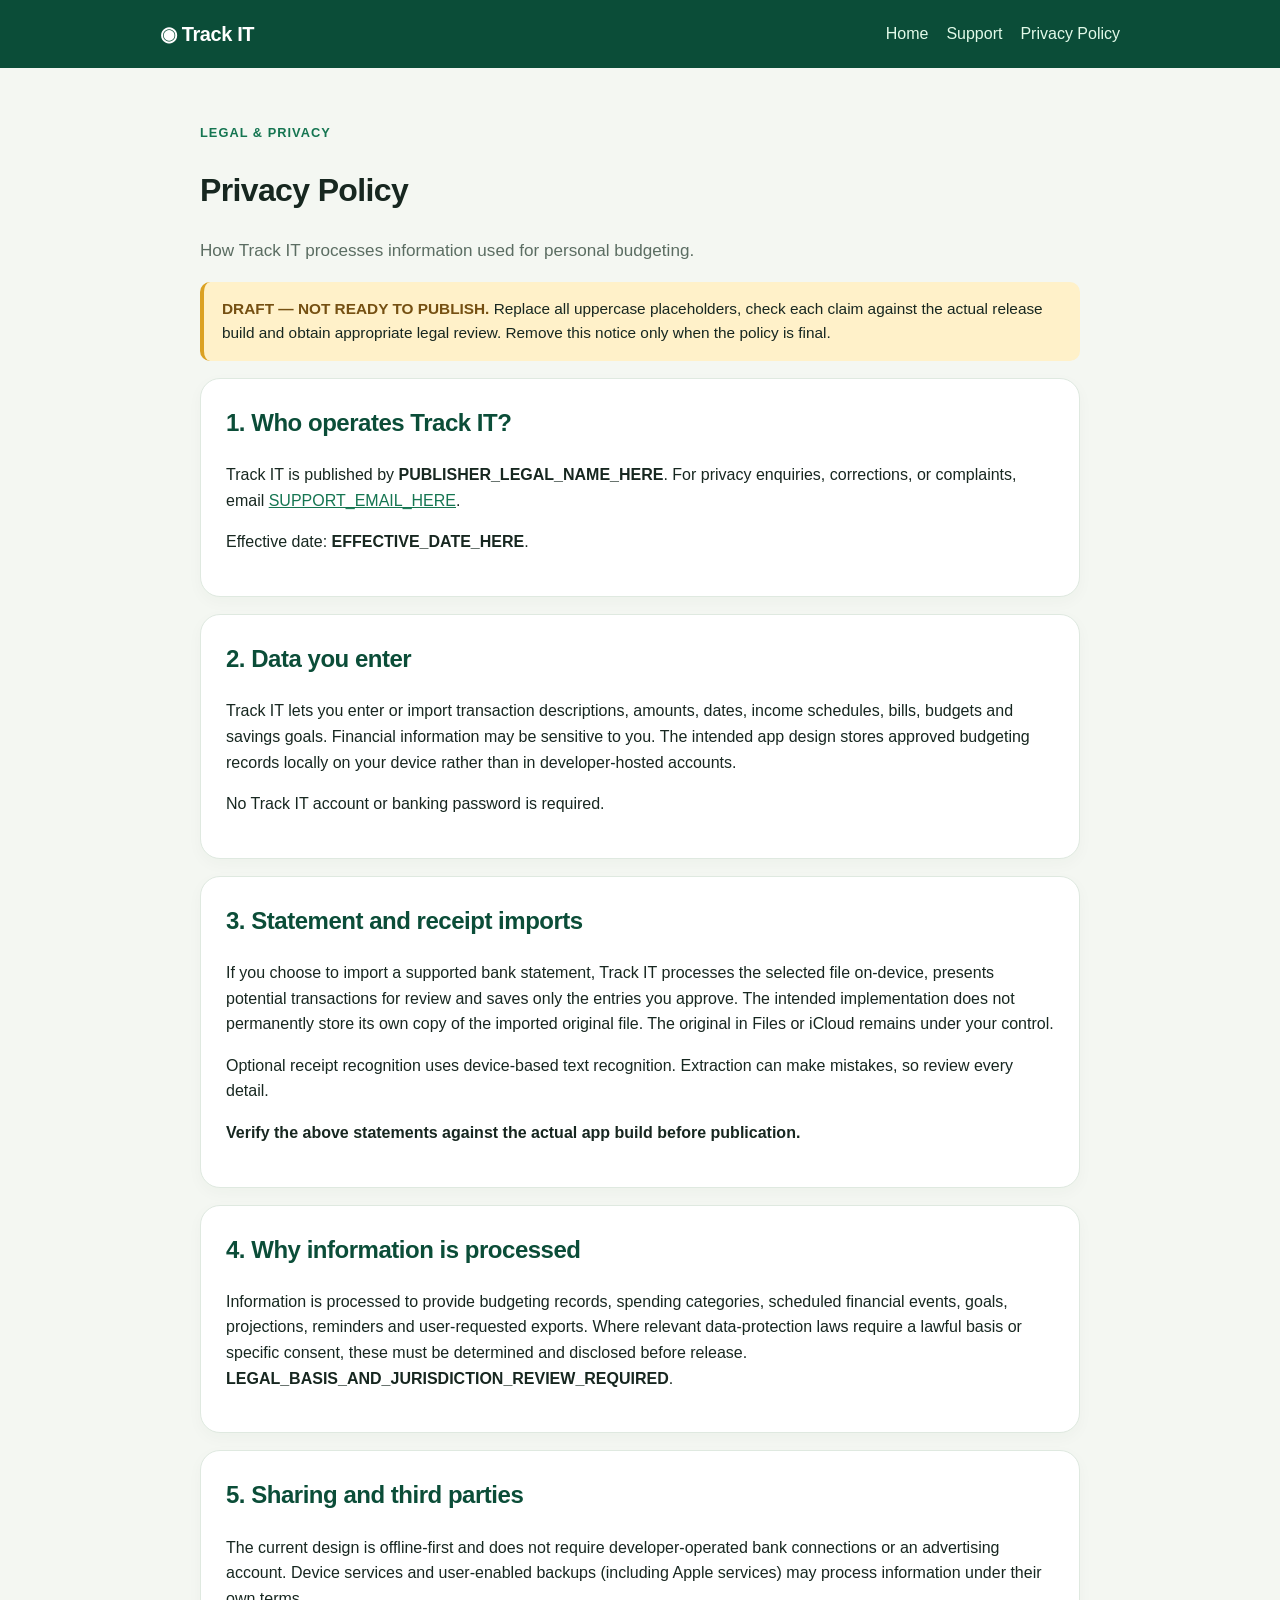
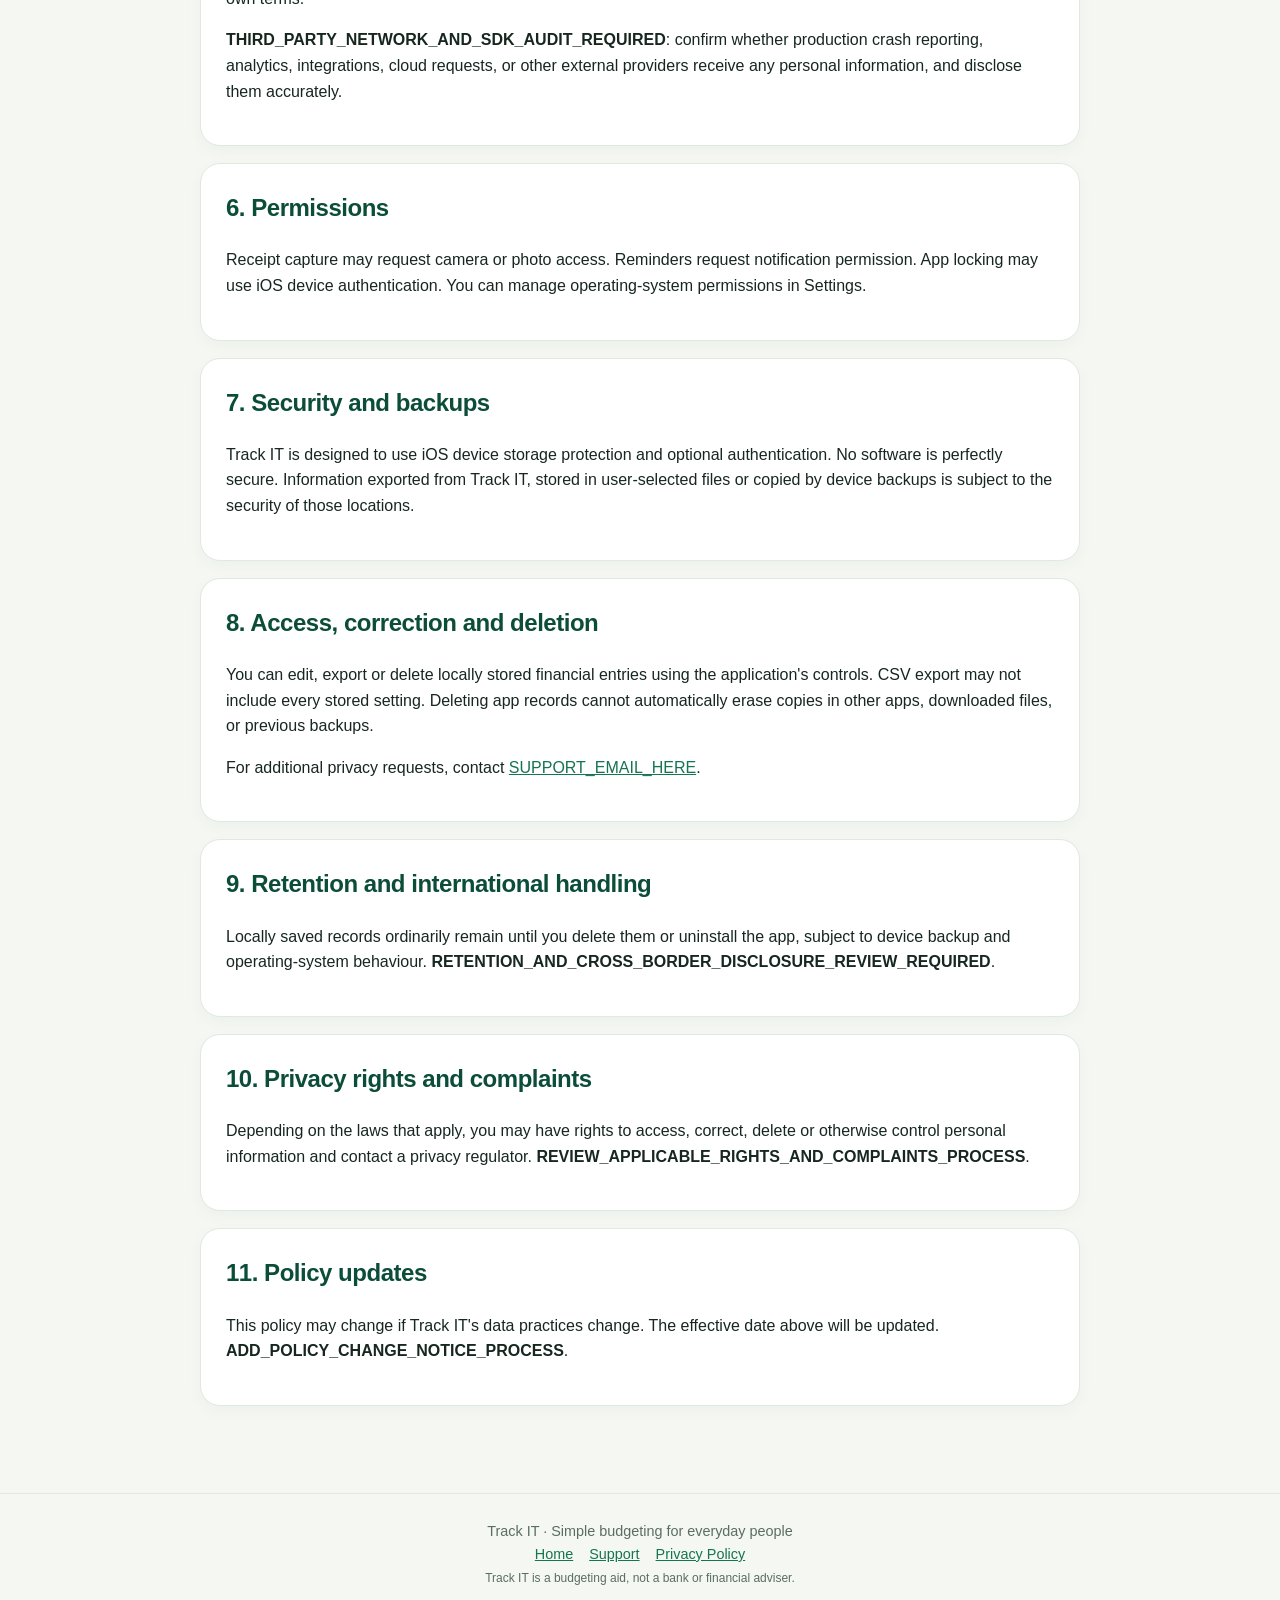
==== privacy.html @ 7ced01c6 "Add files via upload" ====
<!doctype html><html lang="en"><head><meta charset="utf-8"><meta name="viewport" content="width=device-width, initial-scale=1"><meta name="description" content="Track IT is a free iPhone budgeting app for everyday money management."><title>Privacy Policy — Track IT</title><link rel="stylesheet" href="site.css"></head><body><header class="top"><nav class="nav" aria-label="Main navigation"><a class="brand" href="index.html">◉ Track IT</a><div class="navlinks"><a href="index.html">Home</a><a href="support.html">Support</a><a href="privacy.html">Privacy Policy</a></div></nav></header><main><p class="eyebrow">Legal &amp; privacy</p><h1>Privacy Policy</h1><p class="lead">How Track IT processes information used for personal budgeting.</p><div class="note"><strong>DRAFT — NOT READY TO PUBLISH.</strong> Replace all uppercase placeholders, check each claim against the actual release build and obtain appropriate legal review. Remove this notice only when the policy is final.</div>
<section class="card"><h2>1. Who operates Track IT?</h2><p>Track IT is published by <strong>PUBLISHER_LEGAL_NAME_HERE</strong>. For privacy enquiries, corrections, or complaints, email <a href="mailto:SUPPORT_EMAIL_HERE">SUPPORT_EMAIL_HERE</a>.</p><p>Effective date: <strong>EFFECTIVE_DATE_HERE</strong>.</p></section>
<section class="card"><h2>2. Data you enter</h2><p>Track IT lets you enter or import transaction descriptions, amounts, dates, income schedules, bills, budgets and savings goals. Financial information may be sensitive to you. The intended app design stores approved budgeting records locally on your device rather than in developer-hosted accounts.</p><p>No Track IT account or banking password is required.</p></section>
<section class="card"><h2>3. Statement and receipt imports</h2><p>If you choose to import a supported bank statement, Track IT processes the selected file on-device, presents potential transactions for review and saves only the entries you approve. The intended implementation does not permanently store its own copy of the imported original file. The original in Files or iCloud remains under your control.</p><p>Optional receipt recognition uses device-based text recognition. Extraction can make mistakes, so review every detail.</p><p><strong>Verify the above statements against the actual app build before publication.</strong></p></section>
<section class="card"><h2>4. Why information is processed</h2><p>Information is processed to provide budgeting records, spending categories, scheduled financial events, goals, projections, reminders and user-requested exports. Where relevant data-protection laws require a lawful basis or specific consent, these must be determined and disclosed before release. <strong>LEGAL_BASIS_AND_JURISDICTION_REVIEW_REQUIRED</strong>.</p></section>
<section class="card"><h2>5. Sharing and third parties</h2><p>The current design is offline-first and does not require developer-operated bank connections or an advertising account. Device services and user-enabled backups (including Apple services) may process information under their own terms.</p><p><strong>THIRD_PARTY_NETWORK_AND_SDK_AUDIT_REQUIRED</strong>: confirm whether production crash reporting, analytics, integrations, cloud requests, or other external providers receive any personal information, and disclose them accurately.</p></section>
<section class="card"><h2>6. Permissions</h2><p>Receipt capture may request camera or photo access. Reminders request notification permission. App locking may use iOS device authentication. You can manage operating-system permissions in Settings.</p></section>
<section class="card"><h2>7. Security and backups</h2><p>Track IT is designed to use iOS device storage protection and optional authentication. No software is perfectly secure. Information exported from Track IT, stored in user-selected files or copied by device backups is subject to the security of those locations.</p></section>
<section class="card"><h2>8. Access, correction and deletion</h2><p>You can edit, export or delete locally stored financial entries using the application's controls. CSV export may not include every stored setting. Deleting app records cannot automatically erase copies in other apps, downloaded files, or previous backups.</p><p>For additional privacy requests, contact <a href="mailto:SUPPORT_EMAIL_HERE">SUPPORT_EMAIL_HERE</a>.</p></section>
<section class="card"><h2>9. Retention and international handling</h2><p>Locally saved records ordinarily remain until you delete them or uninstall the app, subject to device backup and operating-system behaviour. <strong>RETENTION_AND_CROSS_BORDER_DISCLOSURE_REVIEW_REQUIRED</strong>.</p></section>
<section class="card"><h2>10. Privacy rights and complaints</h2><p>Depending on the laws that apply, you may have rights to access, correct, delete or otherwise control personal information and contact a privacy regulator. <strong>REVIEW_APPLICABLE_RIGHTS_AND_COMPLAINTS_PROCESS</strong>.</p></section>
<section class="card"><h2>11. Policy updates</h2><p>This policy may change if Track IT's data practices change. The effective date above will be updated. <strong>ADD_POLICY_CHANGE_NOTICE_PROCESS</strong>.</p></section></main><footer>Track IT · Simple budgeting for everyday people<br><a href="index.html">Home</a><a href="support.html">Support</a><a href="privacy.html">Privacy Policy</a><br><small>Track IT is a budgeting aid, not a bank or financial adviser.</small></footer></body></html>
---- site.css ----
:root{color-scheme:light;--green:#0b4d38;--green2:#157551;--mint:#d7f7df;--bg:#f4f7f2;--ink:#172720;--muted:#5b6d62;--border:#dfe9e0}
*{box-sizing:border-box}body{margin:0;background:var(--bg);font-family:-apple-system,BlinkMacSystemFont,"Segoe UI",sans-serif;color:var(--ink);line-height:1.6}
a{color:var(--green2)}.top{background:var(--green);color:#fff;padding:18px 22px}.nav{display:flex;align-items:center;justify-content:space-between;flex-wrap:wrap;gap:14px;max-width:960px;margin:auto}.brand{font-weight:750;font-size:1.25rem;color:white;text-decoration:none;letter-spacing:-.02em}.navlinks{display:flex;gap:18px;flex-wrap:wrap}.navlinks a{color:#e2fae9;text-decoration:none}.navlinks a:hover{text-decoration:underline}
main{max-width:920px;margin:0 auto;padding:42px 20px 70px}.hero{background:linear-gradient(135deg,#124b39,#0b352a);color:white;padding:42px;border-radius:28px;box-shadow:0 12px 24px #0a392a1b}.hero h1{font-size:clamp(2rem,6vw,3.1rem);line-height:1.13;margin:9px 0 18px;letter-spacing:-.04em}.hero p{max-width:620px;color:#e4f7e9}.tag{font-weight:650;font-size:.82rem;background:#c8f5db;color:#064a31;padding:5px 12px;border-radius:999px;display:inline-block}.actions{display:flex;gap:12px;flex-wrap:wrap;margin-top:24px}.btn{display:inline-block;padding:11px 18px;border-radius:12px;background:#c8f5db;color:#064a31!important;text-decoration:none;font-weight:700}.btn.alt{background:transparent;color:white!important;border:1px solid #8dbbaa}
.grid{display:grid;grid-template-columns:repeat(auto-fit,minmax(240px,1fr));gap:16px}.card{background:#fff;border:1px solid var(--border);border-radius:20px;padding:25px;margin:17px 0;box-shadow:0 5px 16px #0a392a08}.card h2,.card h3{margin-top:0;color:var(--green)}h1,h2{letter-spacing:-.02em}.eyebrow{font-weight:750;text-transform:uppercase;letter-spacing:.08em;color:var(--green2);font-size:.8rem}.lead{font-size:1.07rem;color:var(--muted)}.note{background:#fff1c9;border-left:4px solid #dba122;border-radius:10px;padding:15px 18px;font-size:.96rem}.note strong{color:#755012}.item{padding:13px 0;border-bottom:1px solid var(--border)}.item:last-child{border:0}.item strong{display:block}footer{border-top:1px solid var(--border);color:var(--muted);text-align:center;padding:26px 16px;font-size:.9rem}footer a{margin:0 8px}ul{padding-left:24px}small{color:var(--muted)}@media(max-width:520px){.hero{padding:28px 24px}.navlinks{gap:11px}main{padding:28px 16px 54px}}
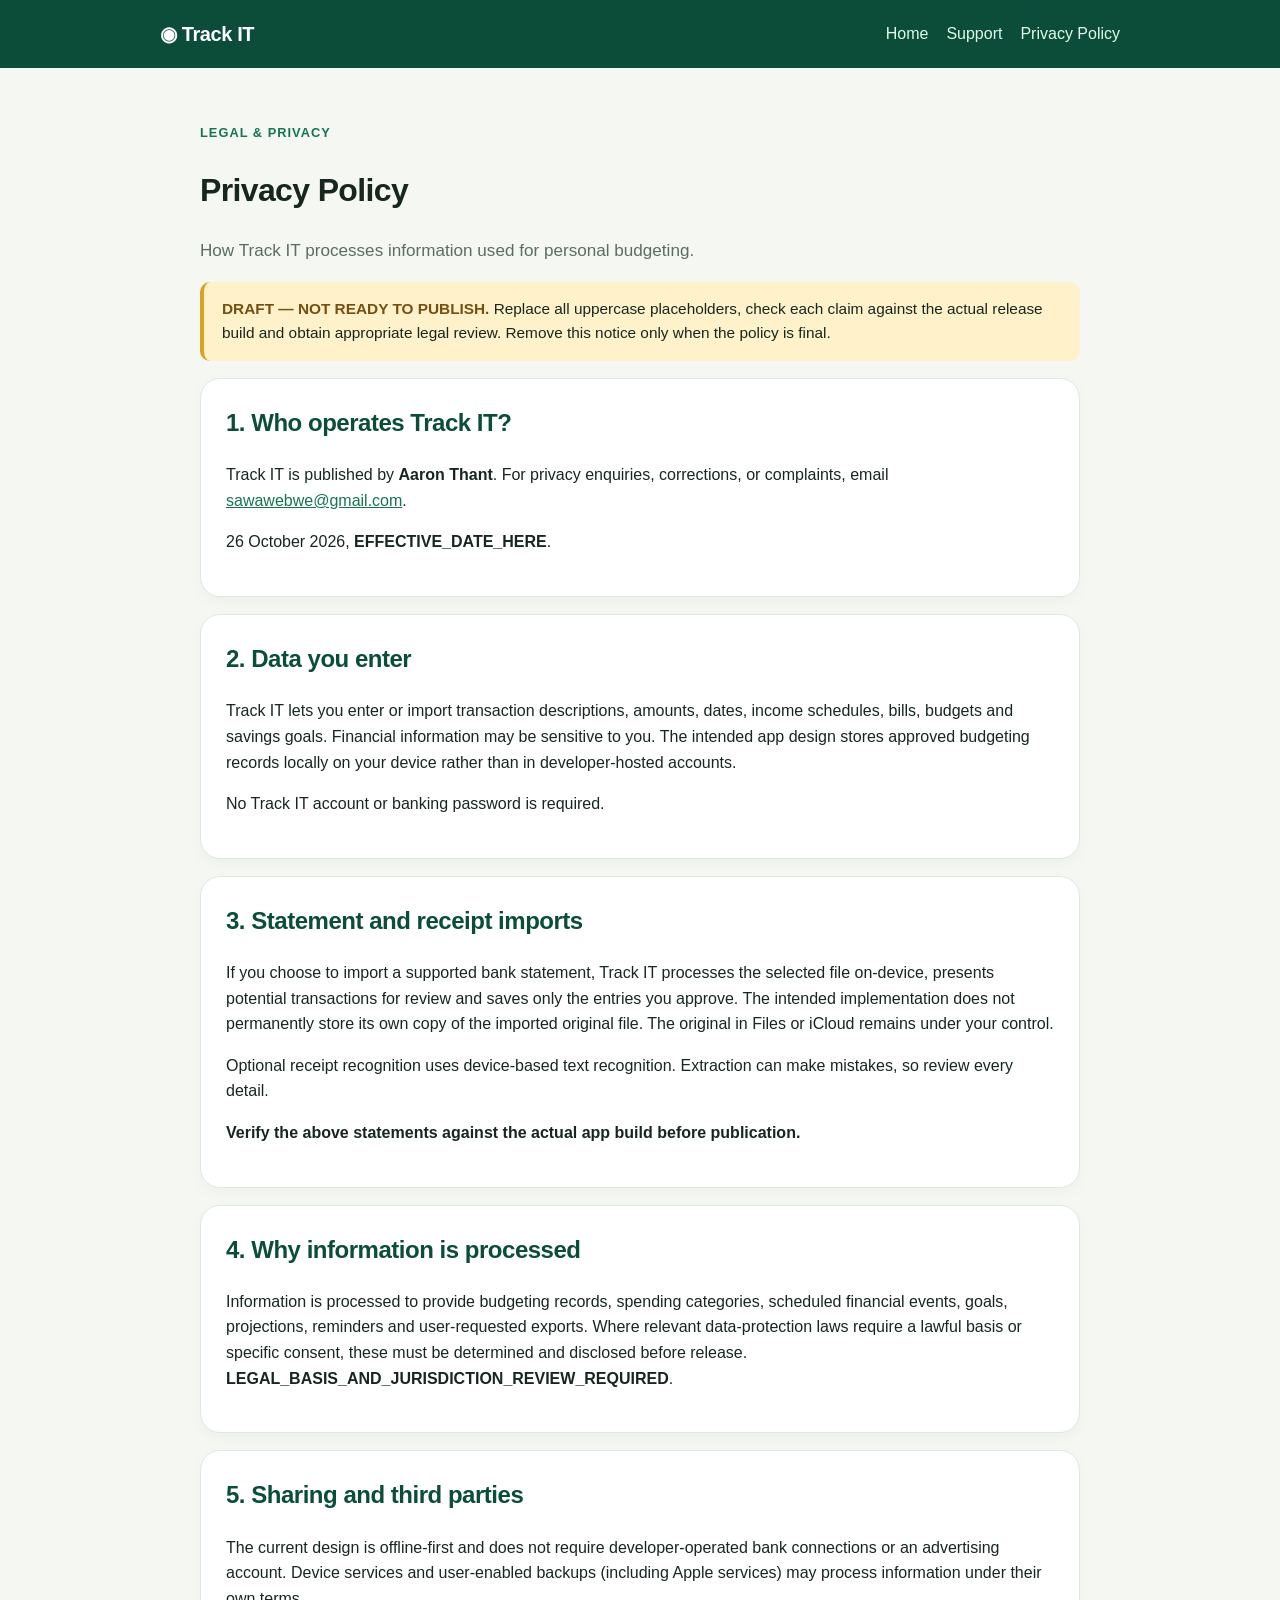
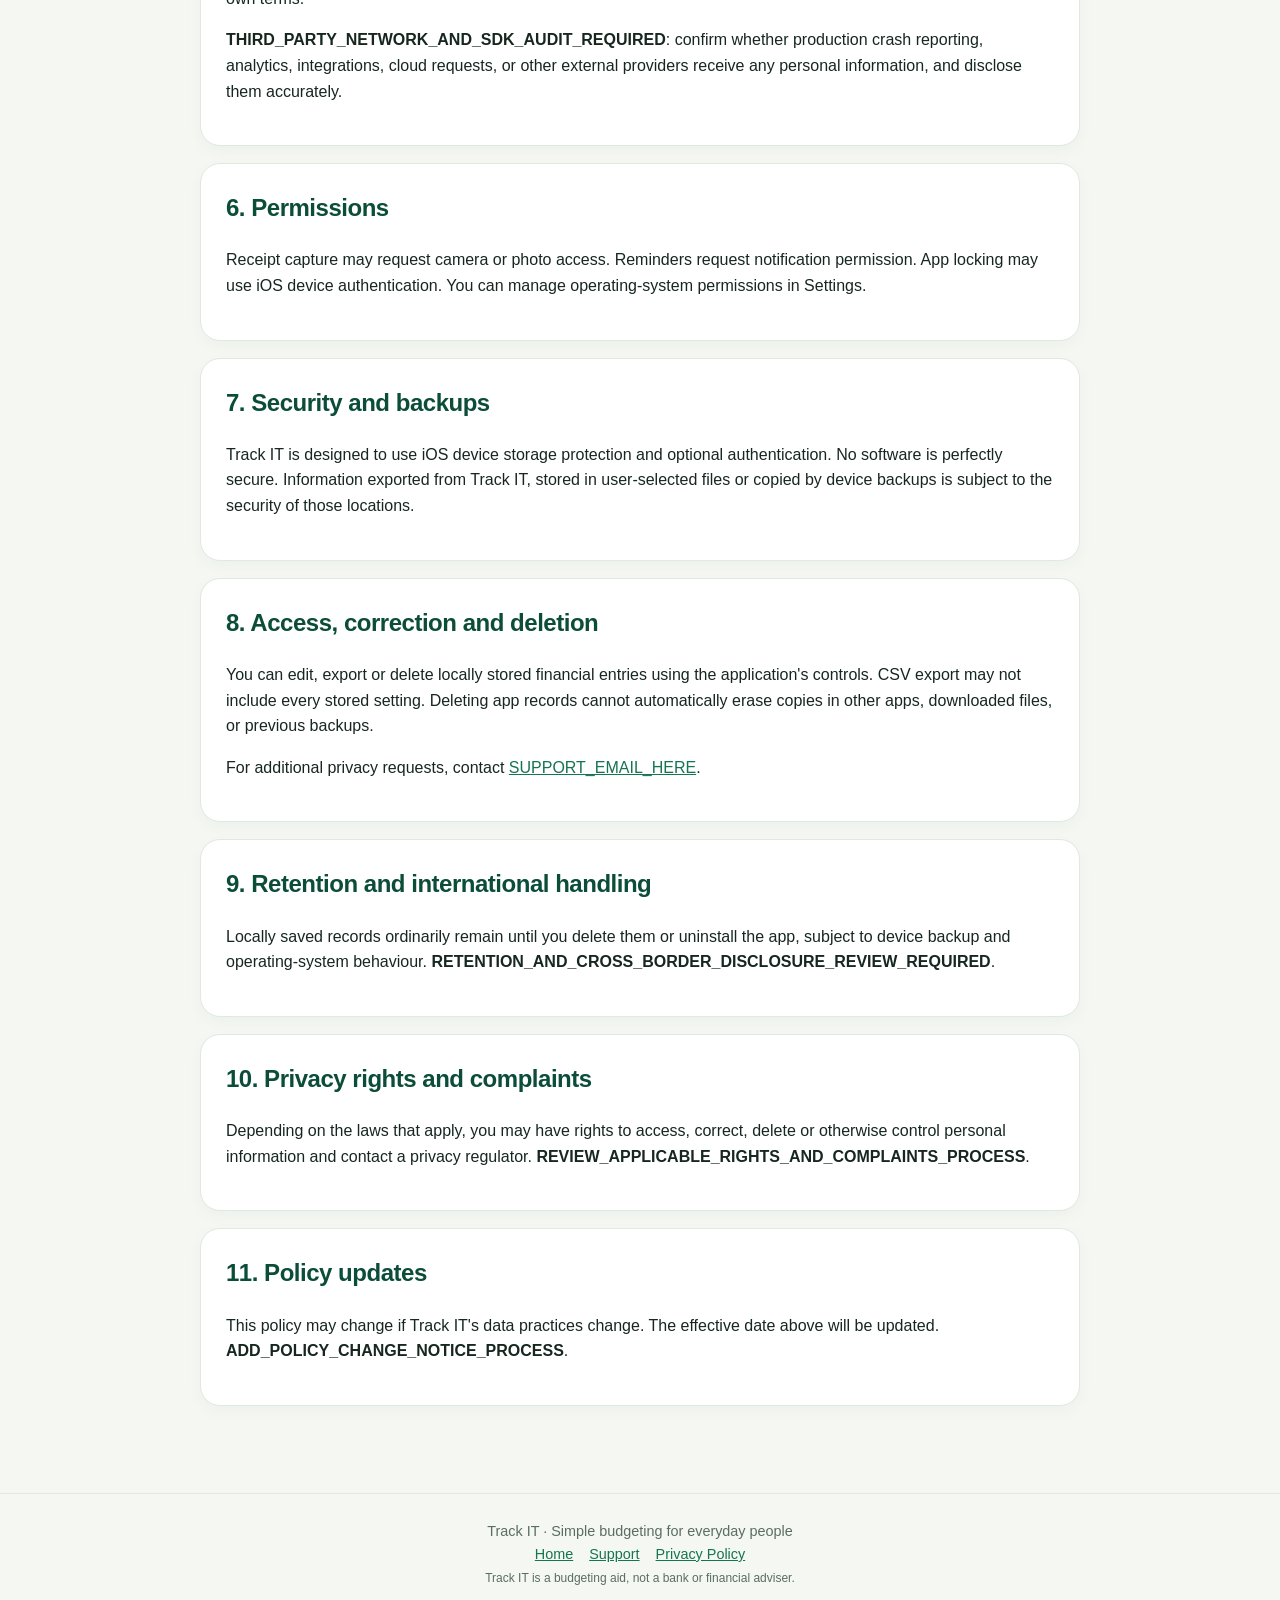
==== commit 30b32819: "Revise privacy policy with correct publisher details Updated the privacy policy draft with the publi" ====
--- a/privacy.html
+++ b/privacy.html
@@ -1,5 +1,5 @@
 <!doctype html><html lang="en"><head><meta charset="utf-8"><meta name="viewport" content="width=device-width, initial-scale=1"><meta name="description" content="Track IT is a free iPhone budgeting app for everyday money management."><title>Privacy Policy — Track IT</title><link rel="stylesheet" href="site.css"></head><body><header class="top"><nav class="nav" aria-label="Main navigation"><a class="brand" href="index.html">◉ Track IT</a><div class="navlinks"><a href="index.html">Home</a><a href="support.html">Support</a><a href="privacy.html">Privacy Policy</a></div></nav></header><main><p class="eyebrow">Legal &amp; privacy</p><h1>Privacy Policy</h1><p class="lead">How Track IT processes information used for personal budgeting.</p><div class="note"><strong>DRAFT — NOT READY TO PUBLISH.</strong> Replace all uppercase placeholders, check each claim against the actual release build and obtain appropriate legal review. Remove this notice only when the policy is final.</div>
-<section class="card"><h2>1. Who operates Track IT?</h2><p>Track IT is published by <strong>PUBLISHER_LEGAL_NAME_HERE</strong>. For privacy enquiries, corrections, or complaints, email <a href="mailto:SUPPORT_EMAIL_HERE">SUPPORT_EMAIL_HERE</a>.</p><p>Effective date: <strong>EFFECTIVE_DATE_HERE</strong>.</p></section>
+<section class="card"><h2>1. Who operates Track IT?</h2><p>Track IT is published by <strong>Aaron Thant</strong>. For privacy enquiries, corrections, or complaints, email <a href="mailto:SUPPORT_EMAIL_HERE">sawawebwe@gmail.com</a>.</p><p> 26 October 2026, <strong>EFFECTIVE_DATE_HERE</strong>.</p></section>
 <section class="card"><h2>2. Data you enter</h2><p>Track IT lets you enter or import transaction descriptions, amounts, dates, income schedules, bills, budgets and savings goals. Financial information may be sensitive to you. The intended app design stores approved budgeting records locally on your device rather than in developer-hosted accounts.</p><p>No Track IT account or banking password is required.</p></section>
 <section class="card"><h2>3. Statement and receipt imports</h2><p>If you choose to import a supported bank statement, Track IT processes the selected file on-device, presents potential transactions for review and saves only the entries you approve. The intended implementation does not permanently store its own copy of the imported original file. The original in Files or iCloud remains under your control.</p><p>Optional receipt recognition uses device-based text recognition. Extraction can make mistakes, so review every detail.</p><p><strong>Verify the above statements against the actual app build before publication.</strong></p></section>
 <section class="card"><h2>4. Why information is processed</h2><p>Information is processed to provide budgeting records, spending categories, scheduled financial events, goals, projections, reminders and user-requested exports. Where relevant data-protection laws require a lawful basis or specific consent, these must be determined and disclosed before release. <strong>LEGAL_BASIS_AND_JURISDICTION_REVIEW_REQUIRED</strong>.</p></section>
@@ -9,4 +9,4 @@
 <section class="card"><h2>8. Access, correction and deletion</h2><p>You can edit, export or delete locally stored financial entries using the application's controls. CSV export may not include every stored setting. Deleting app records cannot automatically erase copies in other apps, downloaded files, or previous backups.</p><p>For additional privacy requests, contact <a href="mailto:SUPPORT_EMAIL_HERE">SUPPORT_EMAIL_HERE</a>.</p></section>
 <section class="card"><h2>9. Retention and international handling</h2><p>Locally saved records ordinarily remain until you delete them or uninstall the app, subject to device backup and operating-system behaviour. <strong>RETENTION_AND_CROSS_BORDER_DISCLOSURE_REVIEW_REQUIRED</strong>.</p></section>
 <section class="card"><h2>10. Privacy rights and complaints</h2><p>Depending on the laws that apply, you may have rights to access, correct, delete or otherwise control personal information and contact a privacy regulator. <strong>REVIEW_APPLICABLE_RIGHTS_AND_COMPLAINTS_PROCESS</strong>.</p></section>
-<section class="card"><h2>11. Policy updates</h2><p>This policy may change if Track IT's data practices change. The effective date above will be updated. <strong>ADD_POLICY_CHANGE_NOTICE_PROCESS</strong>.</p></section></main><footer>Track IT · Simple budgeting for everyday people<br><a href="index.html">Home</a><a href="support.html">Support</a><a href="privacy.html">Privacy Policy</a><br><small>Track IT is a budgeting aid, not a bank or financial adviser.</small></footer></body></html>+<section class="card"><h2>11. Policy updates</h2><p>This policy may change if Track IT's data practices change. The effective date above will be updated. <strong>ADD_POLICY_CHANGE_NOTICE_PROCESS</strong>.</p></section></main><footer>Track IT · Simple budgeting for everyday people<br><a href="index.html">Home</a><a href="support.html">Support</a><a href="privacy.html">Privacy Policy</a><br><small>Track IT is a budgeting aid, not a bank or financial adviser.</small></footer></body></html>
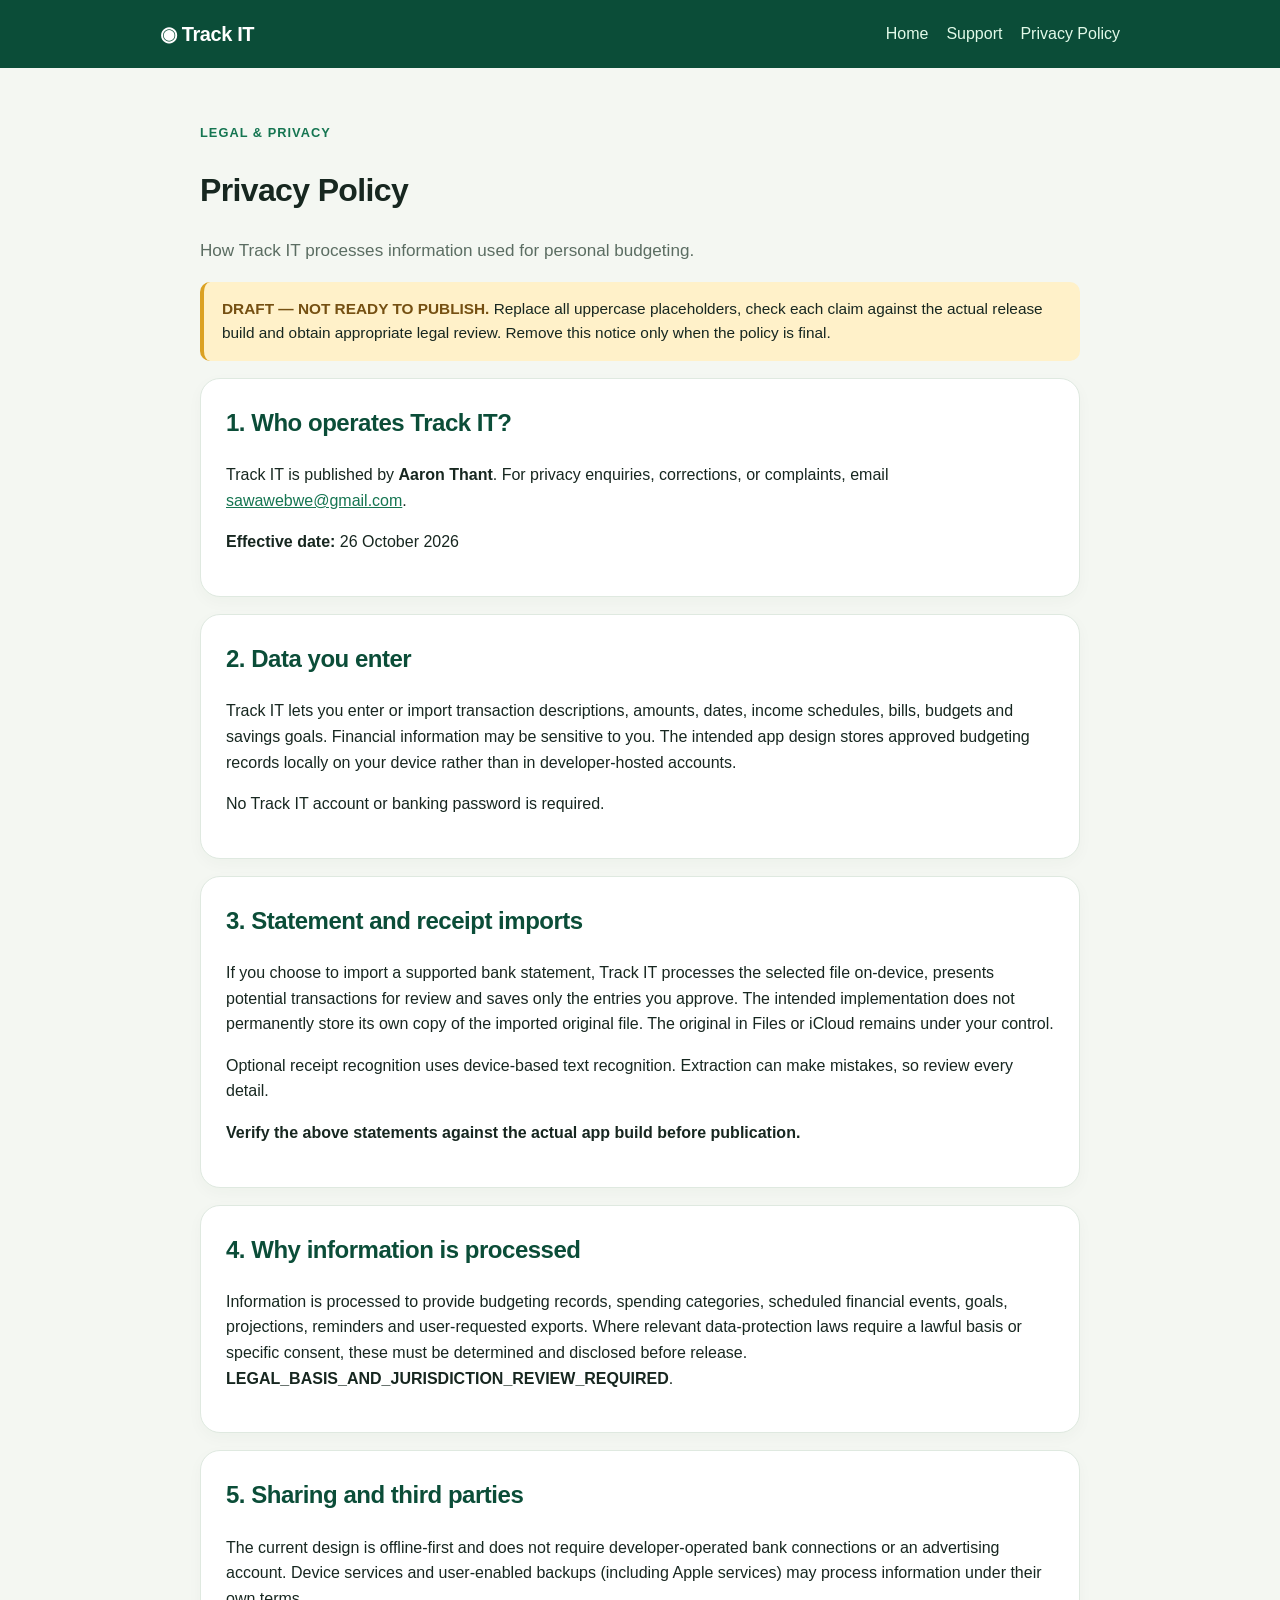
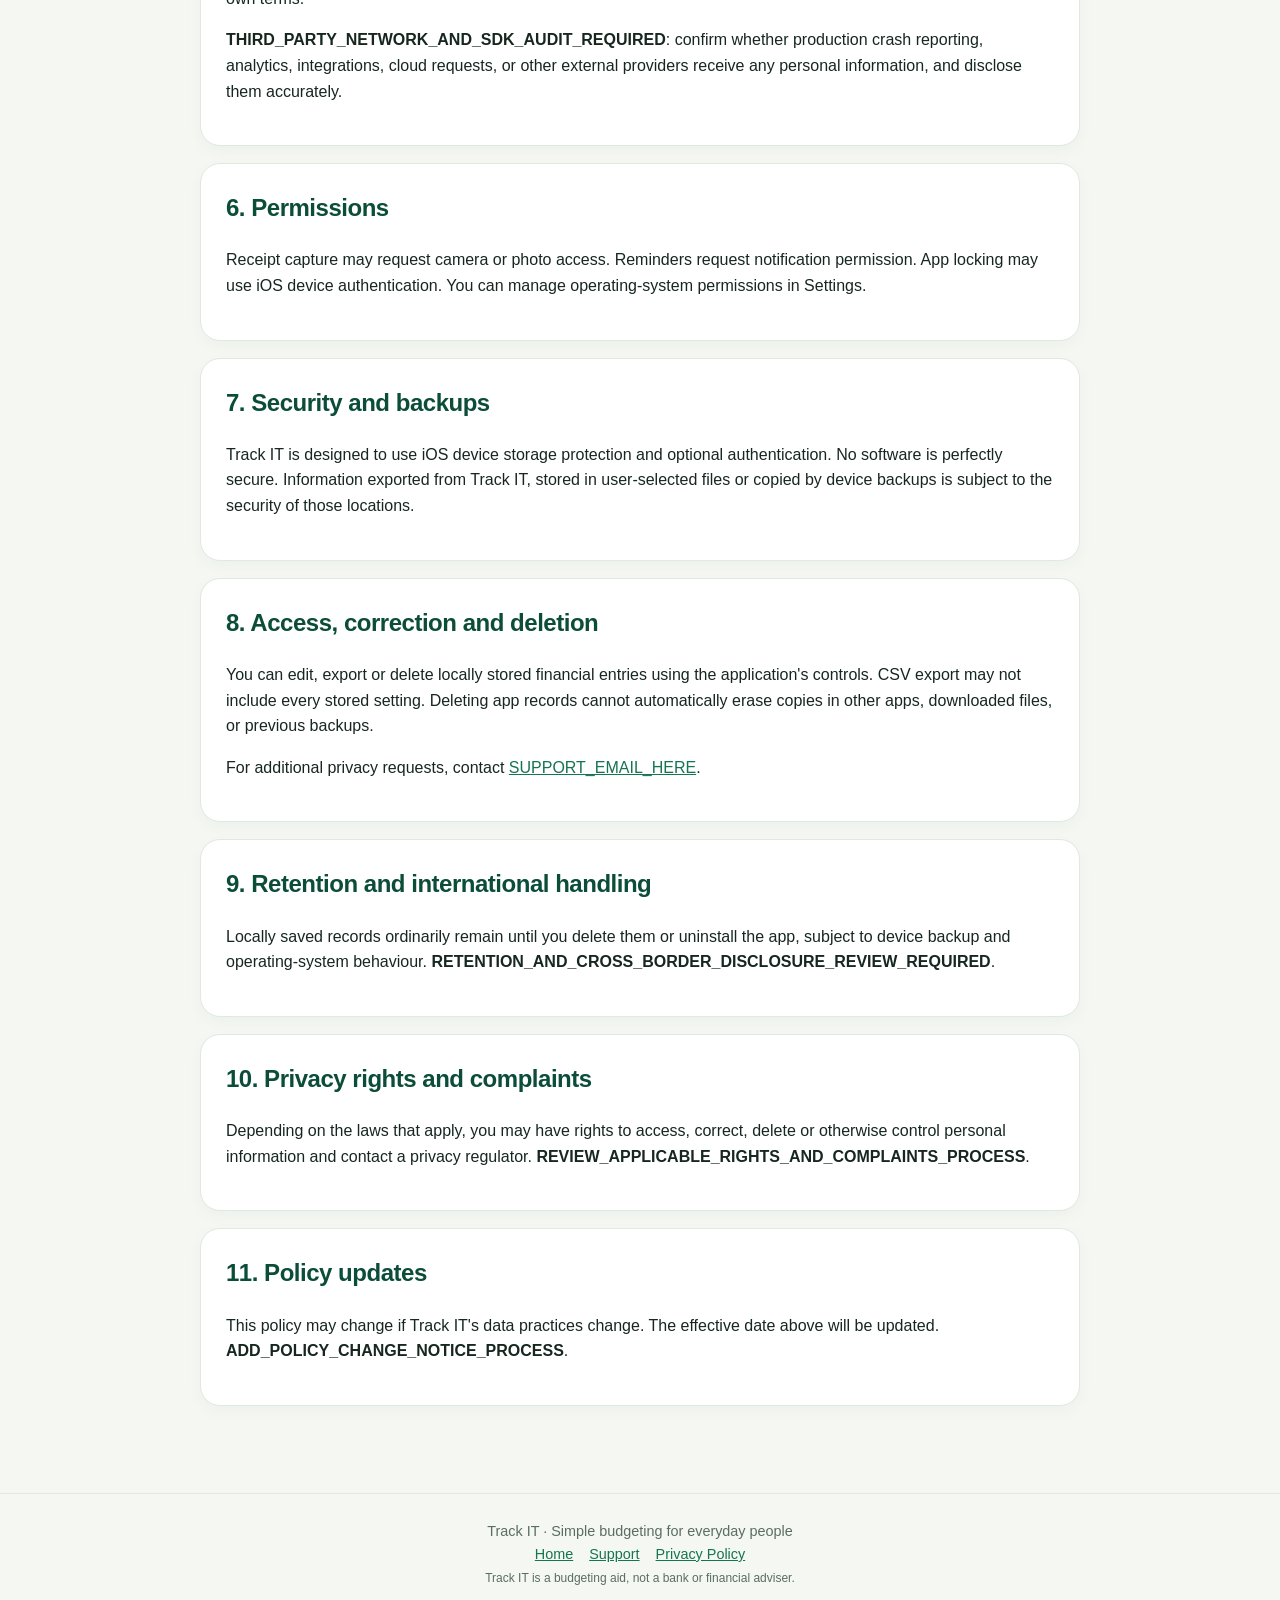
==== commit e5f85e2d: "Update privacy.html" ====
--- a/privacy.html
+++ b/privacy.html
@@ -1,5 +1,15 @@
 <!doctype html><html lang="en"><head><meta charset="utf-8"><meta name="viewport" content="width=device-width, initial-scale=1"><meta name="description" content="Track IT is a free iPhone budgeting app for everyday money management."><title>Privacy Policy — Track IT</title><link rel="stylesheet" href="site.css"></head><body><header class="top"><nav class="nav" aria-label="Main navigation"><a class="brand" href="index.html">◉ Track IT</a><div class="navlinks"><a href="index.html">Home</a><a href="support.html">Support</a><a href="privacy.html">Privacy Policy</a></div></nav></header><main><p class="eyebrow">Legal &amp; privacy</p><h1>Privacy Policy</h1><p class="lead">How Track IT processes information used for personal budgeting.</p><div class="note"><strong>DRAFT — NOT READY TO PUBLISH.</strong> Replace all uppercase placeholders, check each claim against the actual release build and obtain appropriate legal review. Remove this notice only when the policy is final.</div>
-<section class="card"><h2>1. Who operates Track IT?</h2><p>Track IT is published by <strong>Aaron Thant</strong>. For privacy enquiries, corrections, or complaints, email <a href="mailto:SUPPORT_EMAIL_HERE">sawawebwe@gmail.com</a>.</p><p> 26 October 2026, <strong>EFFECTIVE_DATE_HERE</strong>.</p></section>
+
+<section class="card">
+  <h2>1. Who operates Track IT?</h2>
+  <p>
+    Track IT is published by <strong>Aaron Thant</strong>.
+    For privacy enquiries, corrections, or complaints, email
+    <a href="mailto:sawawebwe@gmail.com">sawawebwe@gmail.com</a>.
+  </p>
+  <p><strong>Effective date:</strong> 26 October 2026</p>
+</section>
+
 <section class="card"><h2>2. Data you enter</h2><p>Track IT lets you enter or import transaction descriptions, amounts, dates, income schedules, bills, budgets and savings goals. Financial information may be sensitive to you. The intended app design stores approved budgeting records locally on your device rather than in developer-hosted accounts.</p><p>No Track IT account or banking password is required.</p></section>
 <section class="card"><h2>3. Statement and receipt imports</h2><p>If you choose to import a supported bank statement, Track IT processes the selected file on-device, presents potential transactions for review and saves only the entries you approve. The intended implementation does not permanently store its own copy of the imported original file. The original in Files or iCloud remains under your control.</p><p>Optional receipt recognition uses device-based text recognition. Extraction can make mistakes, so review every detail.</p><p><strong>Verify the above statements against the actual app build before publication.</strong></p></section>
 <section class="card"><h2>4. Why information is processed</h2><p>Information is processed to provide budgeting records, spending categories, scheduled financial events, goals, projections, reminders and user-requested exports. Where relevant data-protection laws require a lawful basis or specific consent, these must be determined and disclosed before release. <strong>LEGAL_BASIS_AND_JURISDICTION_REVIEW_REQUIRED</strong>.</p></section>
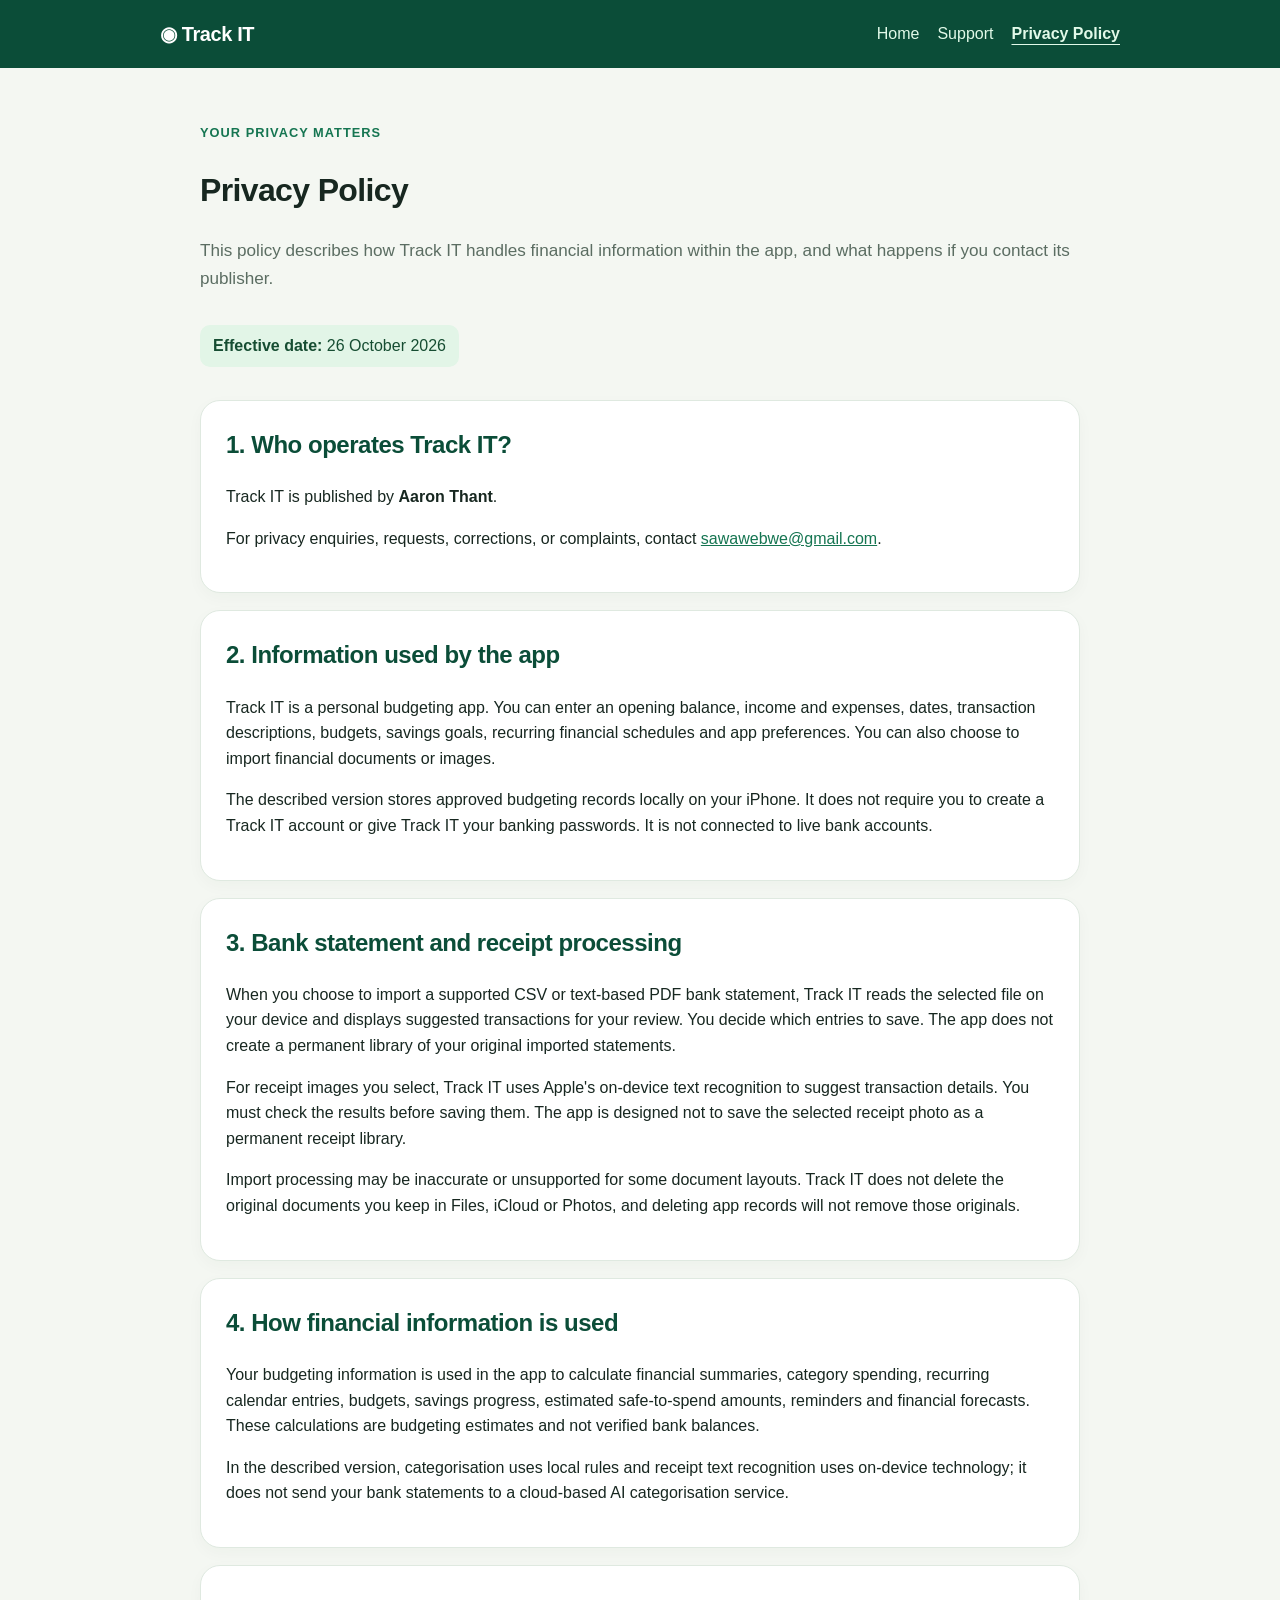
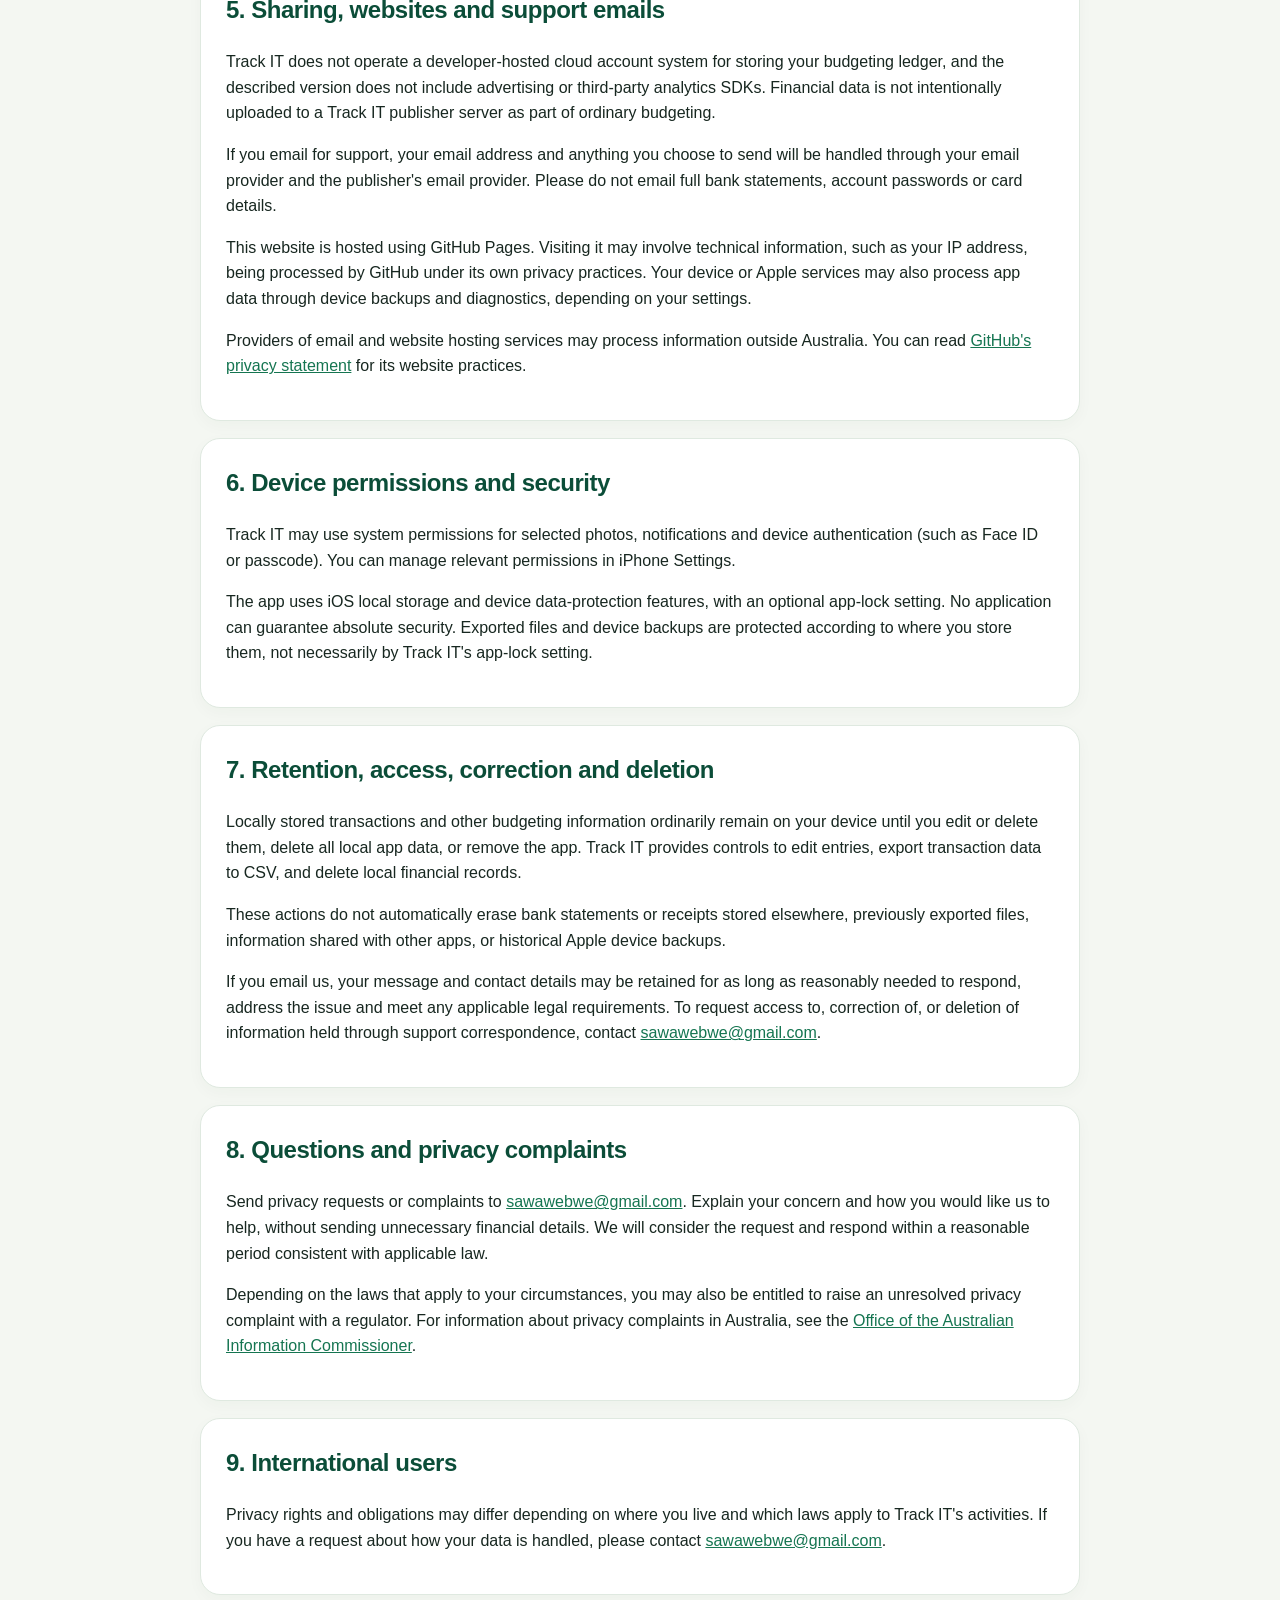
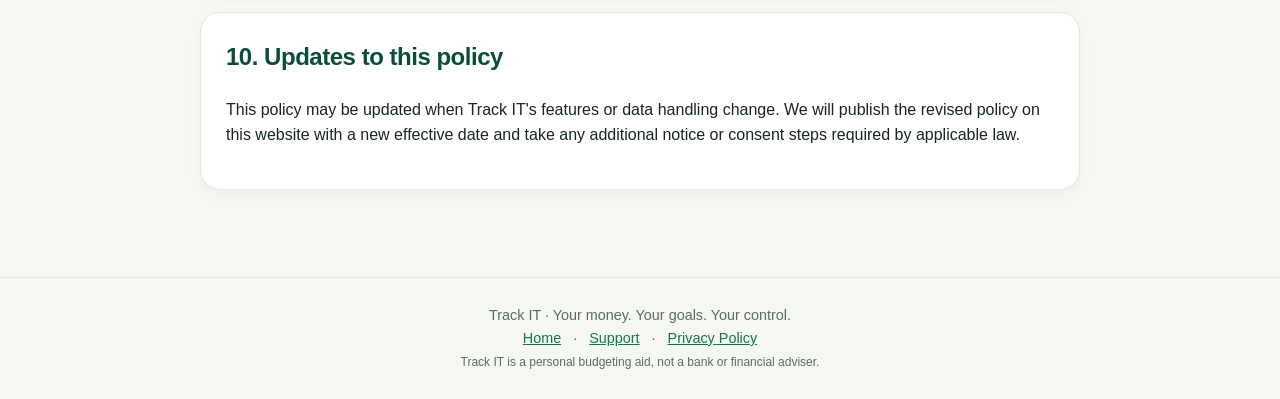
==== commit 9c1073ff: "Add files via upload" ====
--- a/privacy.html
+++ b/privacy.html
@@ -1,22 +1,89 @@
-<!doctype html><html lang="en"><head><meta charset="utf-8"><meta name="viewport" content="width=device-width, initial-scale=1"><meta name="description" content="Track IT is a free iPhone budgeting app for everyday money management."><title>Privacy Policy — Track IT</title><link rel="stylesheet" href="site.css"></head><body><header class="top"><nav class="nav" aria-label="Main navigation"><a class="brand" href="index.html">◉ Track IT</a><div class="navlinks"><a href="index.html">Home</a><a href="support.html">Support</a><a href="privacy.html">Privacy Policy</a></div></nav></header><main><p class="eyebrow">Legal &amp; privacy</p><h1>Privacy Policy</h1><p class="lead">How Track IT processes information used for personal budgeting.</p><div class="note"><strong>DRAFT — NOT READY TO PUBLISH.</strong> Replace all uppercase placeholders, check each claim against the actual release build and obtain appropriate legal review. Remove this notice only when the policy is final.</div>
+<!doctype html>
+<html lang="en-AU">
+<head>
+  <meta charset="utf-8">
+  <meta name="viewport" content="width=device-width, initial-scale=1">
+  <meta name="color-scheme" content="light">
+  <meta name="description" content="Track IT — free personal budgeting app for iPhone.">
+  <title>Privacy Policy — Track IT</title>
+  <link rel="stylesheet" href="site.css">
+</head>
+<body>
+  <a class="skip-link" href="#content">Skip to content</a>
+  <header class="top">
+    <nav class="nav" aria-label="Main navigation">
+      <a class="brand" href="index.html">◉ Track IT</a>
+      <div class="navlinks">
+        <a href="index.html">Home</a>
+        <a href="support.html">Support</a>
+        <a href="privacy.html" aria-current="page">Privacy Policy</a>
+      </div>
+    </nav>
+  </header>
+  <main id="content">
+    <p class="eyebrow">Your privacy matters</p>
+    <h1>Privacy Policy</h1>
+    <p class="lead">This policy describes how Track IT handles financial information within the app, and what happens if you contact its publisher.</p>
+    <p class="updated"><strong>Effective date:</strong> 26 October 2026</p>
 
-<section class="card">
-  <h2>1. Who operates Track IT?</h2>
-  <p>
-    Track IT is published by <strong>Aaron Thant</strong>.
-    For privacy enquiries, corrections, or complaints, email
-    <a href="mailto:sawawebwe@gmail.com">sawawebwe@gmail.com</a>.
-  </p>
-  <p><strong>Effective date:</strong> 26 October 2026</p>
-</section>
-
-<section class="card"><h2>2. Data you enter</h2><p>Track IT lets you enter or import transaction descriptions, amounts, dates, income schedules, bills, budgets and savings goals. Financial information may be sensitive to you. The intended app design stores approved budgeting records locally on your device rather than in developer-hosted accounts.</p><p>No Track IT account or banking password is required.</p></section>
-<section class="card"><h2>3. Statement and receipt imports</h2><p>If you choose to import a supported bank statement, Track IT processes the selected file on-device, presents potential transactions for review and saves only the entries you approve. The intended implementation does not permanently store its own copy of the imported original file. The original in Files or iCloud remains under your control.</p><p>Optional receipt recognition uses device-based text recognition. Extraction can make mistakes, so review every detail.</p><p><strong>Verify the above statements against the actual app build before publication.</strong></p></section>
-<section class="card"><h2>4. Why information is processed</h2><p>Information is processed to provide budgeting records, spending categories, scheduled financial events, goals, projections, reminders and user-requested exports. Where relevant data-protection laws require a lawful basis or specific consent, these must be determined and disclosed before release. <strong>LEGAL_BASIS_AND_JURISDICTION_REVIEW_REQUIRED</strong>.</p></section>
-<section class="card"><h2>5. Sharing and third parties</h2><p>The current design is offline-first and does not require developer-operated bank connections or an advertising account. Device services and user-enabled backups (including Apple services) may process information under their own terms.</p><p><strong>THIRD_PARTY_NETWORK_AND_SDK_AUDIT_REQUIRED</strong>: confirm whether production crash reporting, analytics, integrations, cloud requests, or other external providers receive any personal information, and disclose them accurately.</p></section>
-<section class="card"><h2>6. Permissions</h2><p>Receipt capture may request camera or photo access. Reminders request notification permission. App locking may use iOS device authentication. You can manage operating-system permissions in Settings.</p></section>
-<section class="card"><h2>7. Security and backups</h2><p>Track IT is designed to use iOS device storage protection and optional authentication. No software is perfectly secure. Information exported from Track IT, stored in user-selected files or copied by device backups is subject to the security of those locations.</p></section>
-<section class="card"><h2>8. Access, correction and deletion</h2><p>You can edit, export or delete locally stored financial entries using the application's controls. CSV export may not include every stored setting. Deleting app records cannot automatically erase copies in other apps, downloaded files, or previous backups.</p><p>For additional privacy requests, contact <a href="mailto:SUPPORT_EMAIL_HERE">SUPPORT_EMAIL_HERE</a>.</p></section>
-<section class="card"><h2>9. Retention and international handling</h2><p>Locally saved records ordinarily remain until you delete them or uninstall the app, subject to device backup and operating-system behaviour. <strong>RETENTION_AND_CROSS_BORDER_DISCLOSURE_REVIEW_REQUIRED</strong>.</p></section>
-<section class="card"><h2>10. Privacy rights and complaints</h2><p>Depending on the laws that apply, you may have rights to access, correct, delete or otherwise control personal information and contact a privacy regulator. <strong>REVIEW_APPLICABLE_RIGHTS_AND_COMPLAINTS_PROCESS</strong>.</p></section>
-<section class="card"><h2>11. Policy updates</h2><p>This policy may change if Track IT's data practices change. The effective date above will be updated. <strong>ADD_POLICY_CHANGE_NOTICE_PROCESS</strong>.</p></section></main><footer>Track IT · Simple budgeting for everyday people<br><a href="index.html">Home</a><a href="support.html">Support</a><a href="privacy.html">Privacy Policy</a><br><small>Track IT is a budgeting aid, not a bank or financial adviser.</small></footer></body></html>
+    <section class="card">
+      <h2>1. Who operates Track IT?</h2>
+      <p>Track IT is published by <strong>Aaron Thant</strong>.</p>
+      <p>For privacy enquiries, requests, corrections, or complaints, contact <a href="mailto:sawawebwe@gmail.com">sawawebwe@gmail.com</a>.</p>
+    </section>
+    <section class="card">
+      <h2>2. Information used by the app</h2>
+      <p>Track IT is a personal budgeting app. You can enter an opening balance, income and expenses, dates, transaction descriptions, budgets, savings goals, recurring financial schedules and app preferences. You can also choose to import financial documents or images.</p>
+      <p>The described version stores approved budgeting records locally on your iPhone. It does not require you to create a Track IT account or give Track IT your banking passwords. It is not connected to live bank accounts.</p>
+    </section>
+    <section class="card">
+      <h2>3. Bank statement and receipt processing</h2>
+      <p>When you choose to import a supported CSV or text-based PDF bank statement, Track IT reads the selected file on your device and displays suggested transactions for your review. You decide which entries to save. The app does not create a permanent library of your original imported statements.</p>
+      <p>For receipt images you select, Track IT uses Apple's on-device text recognition to suggest transaction details. You must check the results before saving them. The app is designed not to save the selected receipt photo as a permanent receipt library.</p>
+      <p>Import processing may be inaccurate or unsupported for some document layouts. Track IT does not delete the original documents you keep in Files, iCloud or Photos, and deleting app records will not remove those originals.</p>
+    </section>
+    <section class="card">
+      <h2>4. How financial information is used</h2>
+      <p>Your budgeting information is used in the app to calculate financial summaries, category spending, recurring calendar entries, budgets, savings progress, estimated safe-to-spend amounts, reminders and financial forecasts. These calculations are budgeting estimates and not verified bank balances.</p>
+      <p>In the described version, categorisation uses local rules and receipt text recognition uses on-device technology; it does not send your bank statements to a cloud-based AI categorisation service.</p>
+    </section>
+    <section class="card">
+      <h2>5. Sharing, websites and support emails</h2>
+      <p>Track IT does not operate a developer-hosted cloud account system for storing your budgeting ledger, and the described version does not include advertising or third-party analytics SDKs. Financial data is not intentionally uploaded to a Track IT publisher server as part of ordinary budgeting.</p>
+      <p>If you email for support, your email address and anything you choose to send will be handled through your email provider and the publisher's email provider. Please do not email full bank statements, account passwords or card details.</p>
+      <p>This website is hosted using GitHub Pages. Visiting it may involve technical information, such as your IP address, being processed by GitHub under its own privacy practices. Your device or Apple services may also process app data through device backups and diagnostics, depending on your settings.</p>
+      <p>Providers of email and website hosting services may process information outside Australia. You can read <a href="https://docs.github.com/en/site-policy/privacy-policies/github-general-privacy-statement" rel="noopener noreferrer">GitHub's privacy statement</a> for its website practices.</p>
+    </section>
+    <section class="card">
+      <h2>6. Device permissions and security</h2>
+      <p>Track IT may use system permissions for selected photos, notifications and device authentication (such as Face ID or passcode). You can manage relevant permissions in iPhone Settings.</p>
+      <p>The app uses iOS local storage and device data-protection features, with an optional app-lock setting. No application can guarantee absolute security. Exported files and device backups are protected according to where you store them, not necessarily by Track IT's app-lock setting.</p>
+    </section>
+    <section class="card">
+      <h2>7. Retention, access, correction and deletion</h2>
+      <p>Locally stored transactions and other budgeting information ordinarily remain on your device until you edit or delete them, delete all local app data, or remove the app. Track IT provides controls to edit entries, export transaction data to CSV, and delete local financial records.</p>
+      <p>These actions do not automatically erase bank statements or receipts stored elsewhere, previously exported files, information shared with other apps, or historical Apple device backups.</p>
+      <p>If you email us, your message and contact details may be retained for as long as reasonably needed to respond, address the issue and meet any applicable legal requirements. To request access to, correction of, or deletion of information held through support correspondence, contact <a href="mailto:sawawebwe@gmail.com?subject=Track%20IT%20Data%20Request">sawawebwe@gmail.com</a>.</p>
+    </section>
+    <section class="card">
+      <h2>8. Questions and privacy complaints</h2>
+      <p>Send privacy requests or complaints to <a href="mailto:sawawebwe@gmail.com?subject=Track%20IT%20Privacy%20Complaint">sawawebwe@gmail.com</a>. Explain your concern and how you would like us to help, without sending unnecessary financial details. We will consider the request and respond within a reasonable period consistent with applicable law.</p>
+      <p>Depending on the laws that apply to your circumstances, you may also be entitled to raise an unresolved privacy complaint with a regulator. For information about privacy complaints in Australia, see the <a href="https://www.oaic.gov.au/privacy/privacy-complaints" rel="noopener noreferrer">Office of the Australian Information Commissioner</a>.</p>
+    </section>
+    <section class="card">
+      <h2>9. International users</h2>
+      <p>Privacy rights and obligations may differ depending on where you live and which laws apply to Track IT's activities. If you have a request about how your data is handled, please contact <a href="mailto:sawawebwe@gmail.com">sawawebwe@gmail.com</a>.</p>
+    </section>
+    <section class="card">
+      <h2>10. Updates to this policy</h2>
+      <p>This policy may be updated when Track IT's features or data handling change. We will publish the revised policy on this website with a new effective date and take any additional notice or consent steps required by applicable law.</p>
+    </section>
+  </main>
+  <footer>
+    Track IT · Your money. Your goals. Your control.
+    <br>
+    <a href="index.html">Home</a> · <a href="support.html">Support</a> · <a href="privacy.html">Privacy Policy</a>
+    <br><small>Track IT is a personal budgeting aid, not a bank or financial adviser.</small>
+  </footer>
+</body>
+</html>
--- a/site.css
+++ b/site.css
@@ -4,3 +4,14 @@
 a{color:var(--green2)}.top{background:var(--green);color:#fff;padding:18px 22px}.nav{display:flex;align-items:center;justify-content:space-between;flex-wrap:wrap;gap:14px;max-width:960px;margin:auto}.brand{font-weight:750;font-size:1.25rem;color:white;text-decoration:none;letter-spacing:-.02em}.navlinks{display:flex;gap:18px;flex-wrap:wrap}.navlinks a{color:#e2fae9;text-decoration:none}.navlinks a:hover{text-decoration:underline}
 main{max-width:920px;margin:0 auto;padding:42px 20px 70px}.hero{background:linear-gradient(135deg,#124b39,#0b352a);color:white;padding:42px;border-radius:28px;box-shadow:0 12px 24px #0a392a1b}.hero h1{font-size:clamp(2rem,6vw,3.1rem);line-height:1.13;margin:9px 0 18px;letter-spacing:-.04em}.hero p{max-width:620px;color:#e4f7e9}.tag{font-weight:650;font-size:.82rem;background:#c8f5db;color:#064a31;padding:5px 12px;border-radius:999px;display:inline-block}.actions{display:flex;gap:12px;flex-wrap:wrap;margin-top:24px}.btn{display:inline-block;padding:11px 18px;border-radius:12px;background:#c8f5db;color:#064a31!important;text-decoration:none;font-weight:700}.btn.alt{background:transparent;color:white!important;border:1px solid #8dbbaa}
 .grid{display:grid;grid-template-columns:repeat(auto-fit,minmax(240px,1fr));gap:16px}.card{background:#fff;border:1px solid var(--border);border-radius:20px;padding:25px;margin:17px 0;box-shadow:0 5px 16px #0a392a08}.card h2,.card h3{margin-top:0;color:var(--green)}h1,h2{letter-spacing:-.02em}.eyebrow{font-weight:750;text-transform:uppercase;letter-spacing:.08em;color:var(--green2);font-size:.8rem}.lead{font-size:1.07rem;color:var(--muted)}.note{background:#fff1c9;border-left:4px solid #dba122;border-radius:10px;padding:15px 18px;font-size:.96rem}.note strong{color:#755012}.item{padding:13px 0;border-bottom:1px solid var(--border)}.item:last-child{border:0}.item strong{display:block}footer{border-top:1px solid var(--border);color:var(--muted);text-align:center;padding:26px 16px;font-size:.9rem}footer a{margin:0 8px}ul{padding-left:24px}small{color:var(--muted)}@media(max-width:520px){.hero{padding:28px 24px}.navlinks{gap:11px}main{padding:28px 16px 54px}}
+
+/* Additional accessible presentation for support and privacy pages */
+.skip-link{position:absolute;top:-50px;left:12px;background:#fff;color:#073d2b;padding:9px 14px;z-index:10;border-radius:8px}
+.skip-link:focus{top:9px}
+.navlinks a[aria-current="page"]{text-decoration:underline;text-underline-offset:5px;font-weight:700}
+a:focus-visible{outline:3px solid #f0aa38;outline-offset:4px}
+.support-mail{background:#0b4d38;color:white!important}
+.hint{color:var(--muted);font-size:.94rem}
+.updated{display:inline-block;background:#e2f5e7;border-radius:10px;padding:8px 13px;color:#164d32}
+.item p{margin:6px 0 0}
+@media print{.top,.skip-link,.support-mail{display:none}body{background:white}.card{box-shadow:none;break-inside:avoid}main{padding:10px}}
